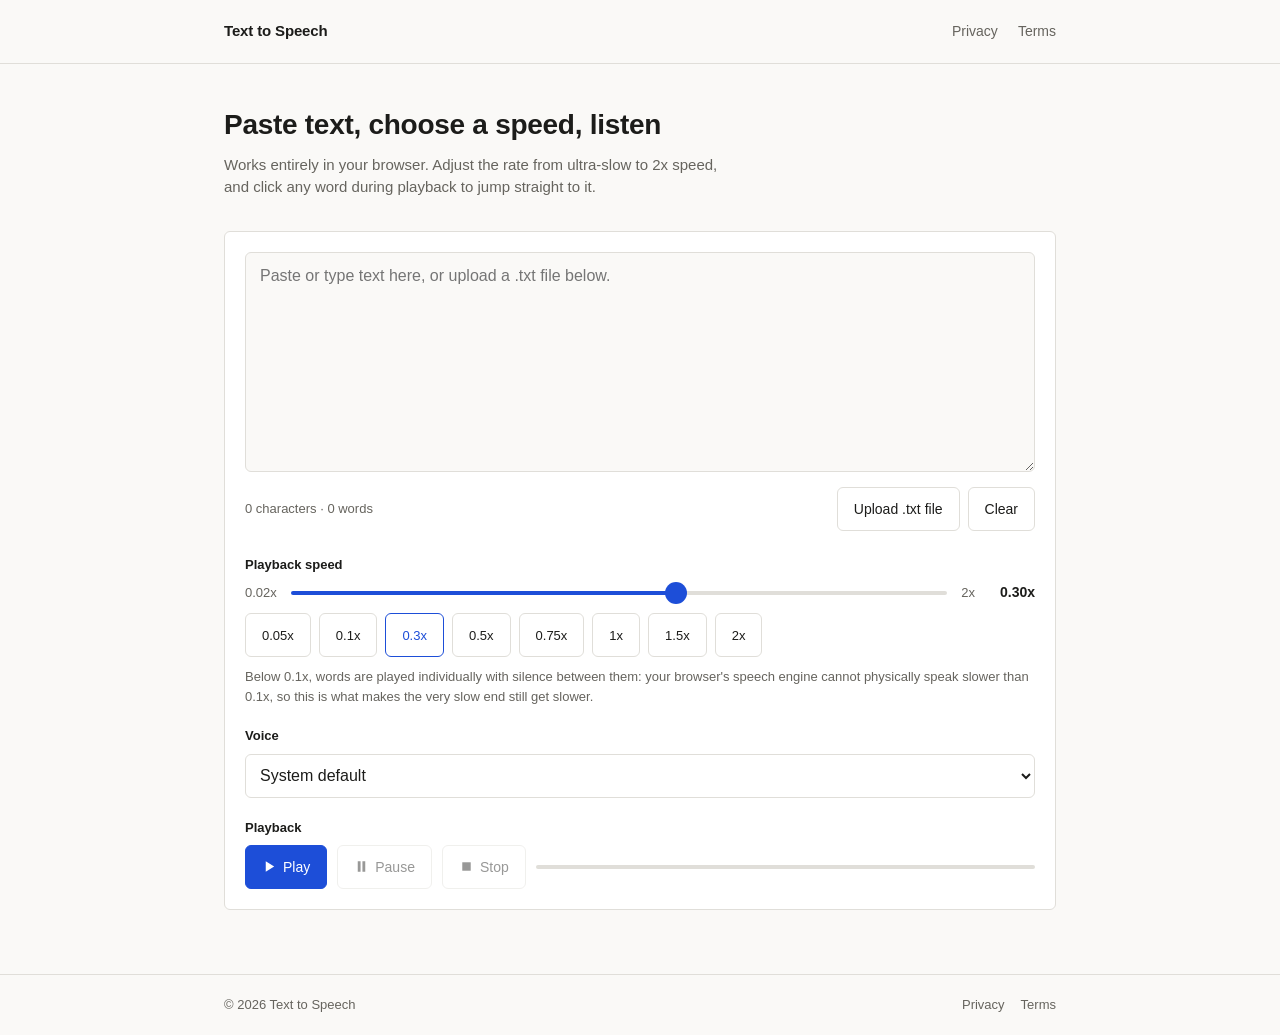
==== index.html @ ef93f475 "TTS tested locally" ====
<!doctype html>
<html lang="en">
<head>
  <meta charset="utf-8">
  <meta name="viewport" content="width=device-width, initial-scale=1, viewport-fit=cover">
  <title>Text to Speech</title>
  <meta name="description" content="Convert text to speech in your browser with adjustable playback speed, from ultra-slow up to 2x.">
  <link rel="icon" type="image/svg+xml" href="favicon.svg">
  <link rel="icon" type="image/png" sizes="32x32" href="favicon-32.png">
  <link rel="icon" type="image/png" sizes="192x192" href="icon-192.png">
  <link rel="apple-touch-icon" href="apple-touch-icon.png">
  <meta name="theme-color" content="#faf9f7" media="(prefers-color-scheme: light)">
  <meta name="theme-color" content="#171614" media="(prefers-color-scheme: dark)">
  <link rel="stylesheet" href="styles.css">
</head>
<body>
  <header class="site-header">
    <div class="site-header-inner">
      <a href="index.html" class="wordmark">Text to Speech</a>
      <nav class="site-nav">
        <a href="privacy.html">Privacy</a>
        <a href="terms.html">Terms</a>
      </nav>
    </div>
  </header>

  <main>
    <div id="unsupported-banner" hidden>
      Your browser does not support the Web Speech API, so playback is unavailable here. Try a recent version of Chrome, Edge, or Safari.
    </div>

    <section class="hero">
      <h1>Paste text, choose a speed, listen</h1>
      <p>Works entirely in your browser. Adjust the rate from ultra-slow to 2x speed, and click any word during playback to jump straight to it.</p>
    </section>

    <section class="panel">
      <div class="text-area-wrap">
        <textarea id="text-input" placeholder="Paste or type text here, or upload a .txt file below."></textarea>
        <div id="text-display" hidden aria-live="off" title="Click a word to jump playback there"></div>
      </div>
      <div class="meta-row">
        <span><span id="char-count">0 characters</span> · <span id="word-count">0 words</span></span>
        <div class="file-row">
          <button type="button" id="upload-btn">Upload .txt file</button>
          <button type="button" id="clear-btn">Clear</button>
        </div>
      </div>
      <input type="file" id="file-input" accept=".txt,text/plain" hidden>

      <div class="controls">
        <div class="control-group">
          <label for="speed-slider">Playback speed</label>
          <div class="speed-row">
            <span style="font-size:13px; color: var(--text-muted);">0.02x</span>
            <input type="range" id="speed-slider" min="0" max="100" step="0.5" value="0">
            <span style="font-size:13px; color: var(--text-muted);">2x</span>
            <span id="speed-value">0.30x</span>
          </div>
          <div class="speed-presets" id="speed-presets">
            <button type="button" class="speed-preset" data-speed="0.05">0.05x</button>
            <button type="button" class="speed-preset" data-speed="0.1">0.1x</button>
            <button type="button" class="speed-preset" data-speed="0.3">0.3x</button>
            <button type="button" class="speed-preset" data-speed="0.5">0.5x</button>
            <button type="button" class="speed-preset" data-speed="0.75">0.75x</button>
            <button type="button" class="speed-preset" data-speed="1">1x</button>
            <button type="button" class="speed-preset" data-speed="1.5">1.5x</button>
            <button type="button" class="speed-preset" data-speed="2">2x</button>
          </div>
          <p class="hint">Below 0.1x, words are played individually with silence between them: your browser's speech engine cannot physically speak slower than 0.1x, so this is what makes the very slow end still get slower.</p>
        </div>

        <div class="control-group">
          <label for="voice-select">Voice</label>
          <select id="voice-select"></select>
        </div>

        <div class="control-group">
          <label>Playback</label>
          <div class="transport">
            <button type="button" id="play-btn" class="primary">
              <svg class="icon" viewBox="0 0 16 16" fill="currentColor"><path d="M4 2.5v11l9-5.5-9-5.5z"/></svg>Play
            </button>
            <button type="button" id="pause-btn" disabled>
              <svg class="icon" viewBox="0 0 16 16" fill="currentColor"><path d="M4 2.5h3v11H4zM9 2.5h3v11H9z"/></svg>Pause
            </button>
            <button type="button" id="stop-btn" disabled>
              <svg class="icon" viewBox="0 0 16 16" fill="currentColor"><rect x="3.5" y="3.5" width="9" height="9"/></svg>Stop
            </button>
            <div class="progress-track" aria-hidden="true">
              <div class="progress-fill" id="progress-fill"></div>
            </div>
          </div>
        </div>
      </div>
    </section>
  </main>

  <footer class="site-footer">
    <div class="site-footer-inner">
      <span>&copy; <span id="year"></span> Text to Speech</span>
      <nav>
        <a href="privacy.html">Privacy</a>
        <a href="terms.html">Terms</a>
      </nav>
    </div>
  </footer>

  <script src="script.js"></script>
</body>
</html>
---- styles.css ----
:root {
  --bg: #faf9f7;
  --surface: #ffffff;
  --border: #e0ded9;
  --text: #1c1c1a;
  --text-muted: #66645e;
  --accent: #1d4ed8;
  --accent-text: #ffffff;
  --danger: #b91c1c;
  --focus-ring: #1d4ed8;
  --radius: 6px;
}

@media (prefers-color-scheme: dark) {
  :root {
    --bg: #171614;
    --surface: #211f1c;
    --border: #38352f;
    --text: #f2f0ec;
    --text-muted: #a3a096;
    --accent: #5b8def;
    --accent-text: #0c1220;
    --danger: #f0938c;
    --focus-ring: #5b8def;
  }
}

* {
  box-sizing: border-box;
}

html, body {
  margin: 0;
  padding: 0;
}

html {
  -webkit-text-size-adjust: 100%;
  text-size-adjust: 100%;
}

body {
  background: var(--bg);
  color: var(--text);
  font-family: -apple-system, BlinkMacSystemFont, "Segoe UI", Helvetica, Arial, sans-serif;
  line-height: 1.5;
  min-height: 100vh;
  display: flex;
  flex-direction: column;
  -webkit-tap-highlight-color: transparent;
  padding-bottom: env(safe-area-inset-bottom);
}

a {
  color: var(--accent);
}

.site-header {
  border-bottom: 1px solid var(--border);
}

.site-header-inner {
  max-width: 880px;
  margin: 0 auto;
  padding: 20px max(24px, env(safe-area-inset-right)) 20px max(24px, env(safe-area-inset-left));
  display: flex;
  align-items: center;
  justify-content: space-between;
}

.wordmark {
  font-size: 15px;
  font-weight: 600;
  letter-spacing: -0.01em;
  text-decoration: none;
  color: var(--text);
}

.site-nav {
  display: flex;
  gap: 20px;
}

.site-nav a {
  display: inline-block;
  padding: 12px 2px;
  margin: -12px -2px;
  font-size: 14px;
  text-decoration: none;
  color: var(--text-muted);
  touch-action: manipulation;
}

.site-nav a:hover {
  color: var(--text);
}

main {
  flex: 1;
  width: 100%;
  max-width: 880px;
  margin: 0 auto;
  padding: 40px max(24px, env(safe-area-inset-right)) 64px max(24px, env(safe-area-inset-left));
}

.hero {
  margin-bottom: 32px;
}

.hero h1 {
  font-size: 28px;
  font-weight: 700;
  letter-spacing: -0.01em;
  margin: 0 0 8px;
}

.hero p {
  font-size: 15px;
  color: var(--text-muted);
  margin: 0;
  max-width: 60ch;
}

#unsupported-banner {
  border: 1px solid var(--danger);
  color: var(--danger);
  border-radius: var(--radius);
  padding: 12px 16px;
  font-size: 14px;
  margin-bottom: 24px;
}

.panel {
  background: var(--surface);
  border: 1px solid var(--border);
  border-radius: var(--radius);
  padding: 20px;
}

.text-area-wrap {
  position: relative;
}

#text-input {
  width: 100%;
  min-height: 220px;
  resize: vertical;
  border: 1px solid var(--border);
  border-radius: var(--radius);
  background: var(--bg);
  color: var(--text);
  font-family: inherit;
  font-size: 16px;
  padding: 14px;
}

#text-input:focus-visible {
  outline: 2px solid var(--focus-ring);
  outline-offset: 1px;
}

#text-display {
  min-height: 220px;
  max-height: 420px;
  overflow-y: auto;
  -webkit-overflow-scrolling: touch;
  border: 1px solid var(--border);
  border-radius: var(--radius);
  background: var(--bg);
  padding: 14px;
  font-size: 16px;
}

#text-display .word {
  display: inline-block;
  padding: 4px 2px;
  margin: 1px 0;
  cursor: pointer;
  border-radius: 3px;
  touch-action: manipulation;
  -webkit-user-select: none;
  user-select: none;
}

#text-display .word:hover {
  background: var(--border);
}

#text-display .word.active {
  background: var(--accent);
  color: var(--accent-text);
}

#text-display .word.active:hover {
  background: var(--accent);
}

.meta-row {
  display: flex;
  justify-content: space-between;
  align-items: center;
  margin-top: 8px;
  font-size: 13px;
  color: var(--text-muted);
}

.file-row {
  display: flex;
  gap: 8px;
}

.controls {
  margin-top: 24px;
  display: grid;
  gap: 20px;
}

.control-group label {
  display: block;
  font-size: 13px;
  font-weight: 600;
  margin-bottom: 8px;
}

.speed-row {
  display: flex;
  align-items: center;
  gap: 12px;
}

#speed-slider {
  flex: 1;
  -webkit-appearance: none;
  appearance: none;
  height: 4px;
  border-radius: 2px;
  background: linear-gradient(to right,
    var(--accent) var(--fill, 0%),
    var(--border) var(--fill, 0%));
  touch-action: manipulation;
}

#speed-slider::-webkit-slider-thumb {
  -webkit-appearance: none;
  width: 22px;
  height: 22px;
  border-radius: 50%;
  background: var(--accent);
  border: none;
  cursor: pointer;
}

#speed-slider::-moz-range-thumb {
  width: 22px;
  height: 22px;
  border-radius: 50%;
  background: var(--accent);
  border: none;
  cursor: pointer;
}

#speed-value {
  font-variant-numeric: tabular-nums;
  font-size: 14px;
  font-weight: 600;
  min-width: 48px;
  text-align: right;
}

.speed-presets {
  display: flex;
  flex-wrap: wrap;
  gap: 8px;
  margin-top: 10px;
}

.hint {
  font-size: 13px;
  color: var(--text-muted);
  margin: 10px 0 0;
}

.speed-preset {
  font-size: 13px;
}

.speed-preset.active {
  border-color: var(--accent);
  color: var(--accent);
}

#voice-select {
  width: 100%;
  min-height: 44px;
  padding: 8px 10px;
  border: 1px solid var(--border);
  border-radius: var(--radius);
  background: var(--surface);
  color: var(--text);
  font-family: inherit;
  font-size: 16px;
}

.transport {
  display: flex;
  align-items: center;
  gap: 10px;
}

.progress-track {
  flex: 1;
  height: 4px;
  background: var(--border);
  border-radius: 2px;
  overflow: hidden;
}

.progress-fill {
  height: 100%;
  width: 0%;
  background: var(--accent);
}

button {
  font-family: inherit;
  font-size: 14px;
  font-weight: 500;
  border-radius: var(--radius);
  border: 1px solid var(--border);
  background: var(--surface);
  color: var(--text);
  padding: 9px 16px;
  min-height: 44px;
  cursor: pointer;
  touch-action: manipulation;
}

button:hover:not(:disabled) {
  border-color: var(--text-muted);
}

button:focus-visible {
  outline: 2px solid var(--focus-ring);
  outline-offset: 1px;
}

button:disabled {
  opacity: 0.45;
  cursor: not-allowed;
}

button.primary {
  background: var(--accent);
  border-color: var(--accent);
  color: var(--accent-text);
}

button.primary:hover:not(:disabled) {
  opacity: 0.9;
}

.icon {
  width: 15px;
  height: 15px;
  vertical-align: -2px;
  margin-right: 6px;
}

.site-footer {
  border-top: 1px solid var(--border);
}

.site-footer-inner {
  max-width: 880px;
  margin: 0 auto;
  padding: 20px max(24px, env(safe-area-inset-right)) 20px max(24px, env(safe-area-inset-left));
  display: flex;
  justify-content: space-between;
  align-items: center;
  font-size: 13px;
  color: var(--text-muted);
}

.site-footer-inner nav {
  display: flex;
  gap: 16px;
}

.site-footer-inner a {
  display: inline-block;
  padding: 12px 2px;
  margin: -12px -2px;
  color: var(--text-muted);
  text-decoration: none;
  touch-action: manipulation;
}

.site-footer-inner a:hover {
  color: var(--text);
}

.legal main {
  max-width: 680px;
}

.legal h1 {
  font-size: 24px;
  margin-bottom: 4px;
}

.legal .updated {
  font-size: 13px;
  color: var(--text-muted);
  margin-bottom: 32px;
}

.legal h2 {
  font-size: 16px;
  margin-top: 32px;
}

.legal p, .legal li {
  font-size: 15px;
  color: var(--text);
}

.legal ul {
  padding-left: 20px;
}

@media (max-width: 560px) {
  .site-footer-inner {
    flex-direction: column;
    gap: 8px;
    align-items: flex-start;
  }
}
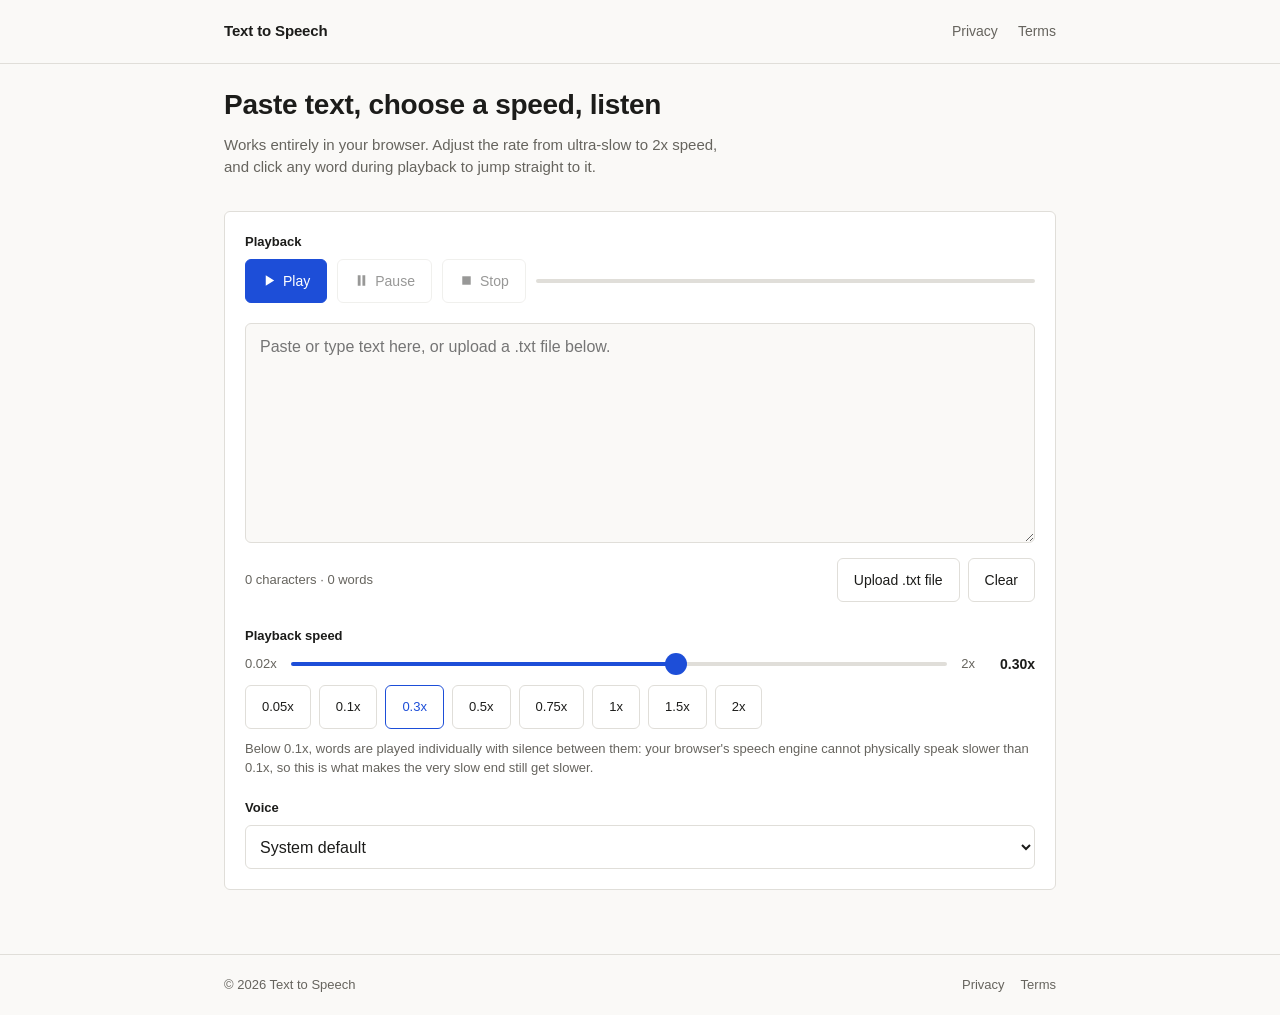
==== commit 34ce5f99: "Move playback controls above text box, tighten mobile spacing, fix mobile playback dying on pause/se" ====
--- a/index.html
+++ b/index.html
@@ -35,6 +35,24 @@
     </section>
 
     <section class="panel">
+      <div class="control-group transport-group">
+        <label>Playback</label>
+        <div class="transport">
+          <button type="button" id="play-btn" class="primary">
+            <svg class="icon" viewBox="0 0 16 16" fill="currentColor"><path d="M4 2.5v11l9-5.5-9-5.5z"/></svg>Play
+          </button>
+          <button type="button" id="pause-btn" disabled>
+            <svg class="icon" viewBox="0 0 16 16" fill="currentColor"><path d="M4 2.5h3v11H4zM9 2.5h3v11H9z"/></svg>Pause
+          </button>
+          <button type="button" id="stop-btn" disabled>
+            <svg class="icon" viewBox="0 0 16 16" fill="currentColor"><rect x="3.5" y="3.5" width="9" height="9"/></svg>Stop
+          </button>
+          <div class="progress-track" aria-hidden="true">
+            <div class="progress-fill" id="progress-fill"></div>
+          </div>
+        </div>
+      </div>
+
       <div class="text-area-wrap">
         <textarea id="text-input" placeholder="Paste or type text here, or upload a .txt file below."></textarea>
         <div id="text-display" hidden aria-live="off" title="Click a word to jump playback there"></div>
@@ -74,24 +92,6 @@
           <label for="voice-select">Voice</label>
           <select id="voice-select"></select>
         </div>
-
-        <div class="control-group">
-          <label>Playback</label>
-          <div class="transport">
-            <button type="button" id="play-btn" class="primary">
-              <svg class="icon" viewBox="0 0 16 16" fill="currentColor"><path d="M4 2.5v11l9-5.5-9-5.5z"/></svg>Play
-            </button>
-            <button type="button" id="pause-btn" disabled>
-              <svg class="icon" viewBox="0 0 16 16" fill="currentColor"><path d="M4 2.5h3v11H4zM9 2.5h3v11H9z"/></svg>Pause
-            </button>
-            <button type="button" id="stop-btn" disabled>
-              <svg class="icon" viewBox="0 0 16 16" fill="currentColor"><rect x="3.5" y="3.5" width="9" height="9"/></svg>Stop
-            </button>
-            <div class="progress-track" aria-hidden="true">
-              <div class="progress-fill" id="progress-fill"></div>
-            </div>
-          </div>
-        </div>
       </div>
     </section>
   </main>
--- a/styles.css
+++ b/styles.css
@@ -100,7 +100,7 @@
   width: 100%;
   max-width: 880px;
   margin: 0 auto;
-  padding: 40px max(24px, env(safe-area-inset-right)) 64px max(24px, env(safe-area-inset-left));
+  padding: 20px max(24px, env(safe-area-inset-right)) 64px max(24px, env(safe-area-inset-left));
 }
 
 .hero {
@@ -135,6 +135,10 @@
   border: 1px solid var(--border);
   border-radius: var(--radius);
   padding: 20px;
+}
+
+.transport-group {
+  margin-bottom: 20px;
 }
 
 .text-area-wrap {
@@ -193,6 +197,13 @@
 
 #text-display .word.active:hover {
   background: var(--accent);
+}
+
+@media (max-width: 600px) {
+  #text-input,
+  #text-display {
+    line-height: 1.1;
+  }
 }
 
 .meta-row {
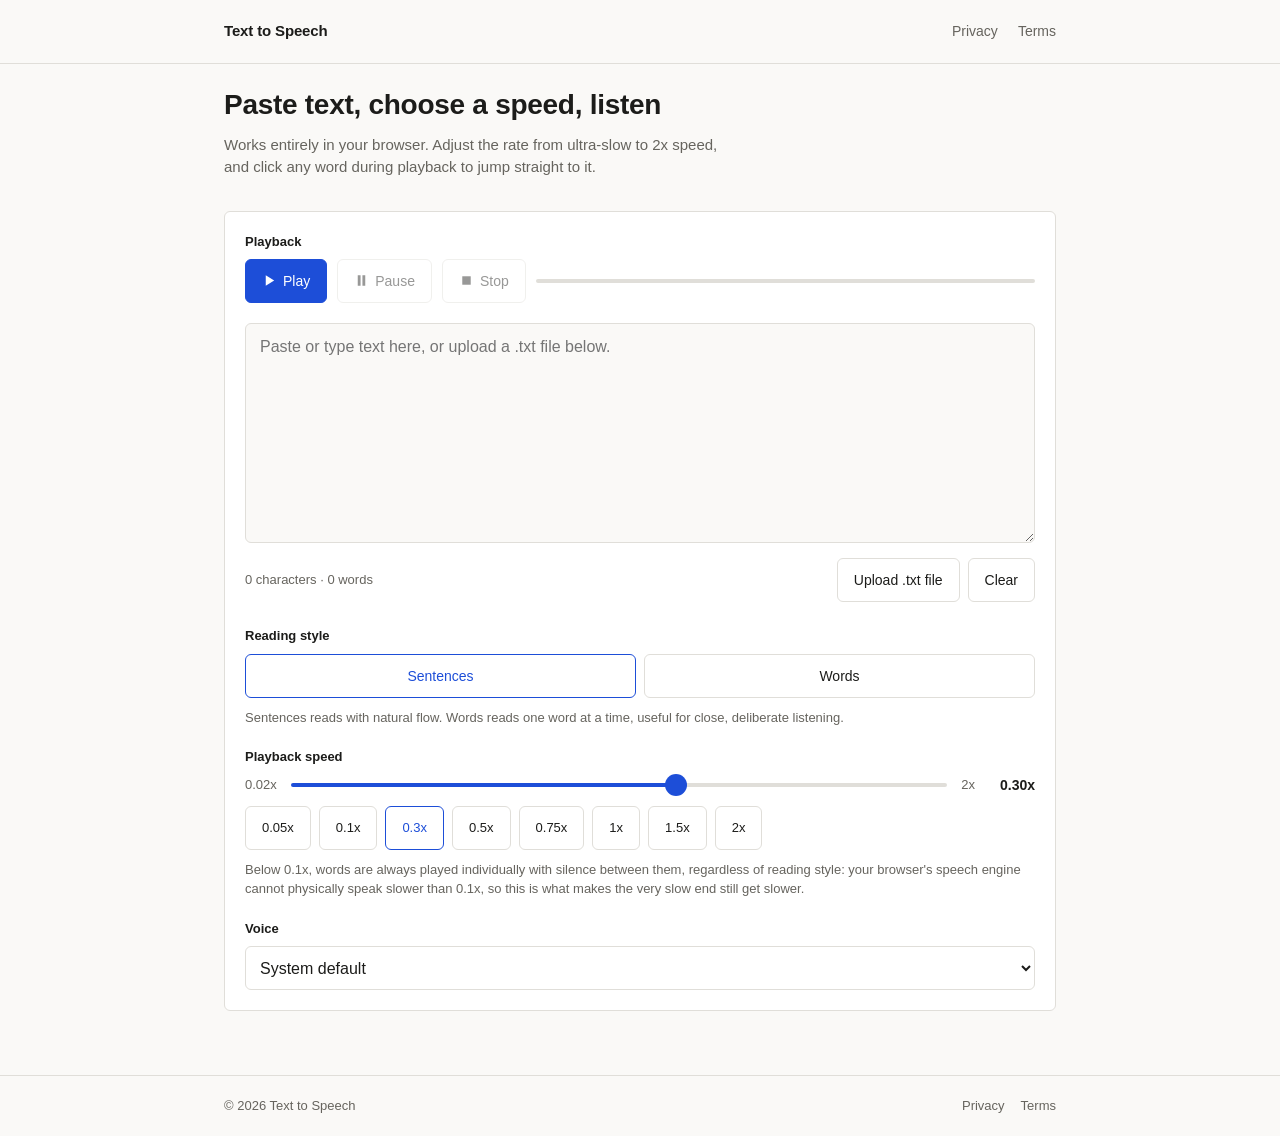
==== commit f15f2b6f: "Add Sentences/Words reading style toggle The previous mobile fix forced every phone into word-by-wor" ====
--- a/index.html
+++ b/index.html
@@ -68,6 +68,15 @@
 
       <div class="controls">
         <div class="control-group">
+          <label>Reading style</label>
+          <div class="mode-toggle" id="mode-toggle">
+            <button type="button" class="mode-option" data-mode="sentences">Sentences</button>
+            <button type="button" class="mode-option" data-mode="words">Words</button>
+          </div>
+          <p class="hint" id="mode-hint">Sentences reads with natural flow. Words reads one word at a time, useful for close, deliberate listening.</p>
+        </div>
+
+        <div class="control-group">
           <label for="speed-slider">Playback speed</label>
           <div class="speed-row">
             <span style="font-size:13px; color: var(--text-muted);">0.02x</span>
@@ -85,7 +94,7 @@
             <button type="button" class="speed-preset" data-speed="1.5">1.5x</button>
             <button type="button" class="speed-preset" data-speed="2">2x</button>
           </div>
-          <p class="hint">Below 0.1x, words are played individually with silence between them: your browser's speech engine cannot physically speak slower than 0.1x, so this is what makes the very slow end still get slower.</p>
+          <p class="hint">Below 0.1x, words are always played individually with silence between them, regardless of reading style: your browser's speech engine cannot physically speak slower than 0.1x, so this is what makes the very slow end still get slower.</p>
         </div>
 
         <div class="control-group">
--- a/styles.css
+++ b/styles.css
@@ -300,6 +300,20 @@
   color: var(--accent);
 }
 
+.mode-toggle {
+  display: flex;
+  gap: 8px;
+}
+
+.mode-option {
+  flex: 1;
+}
+
+.mode-option.active {
+  border-color: var(--accent);
+  color: var(--accent);
+}
+
 #voice-select {
   width: 100%;
   min-height: 44px;
